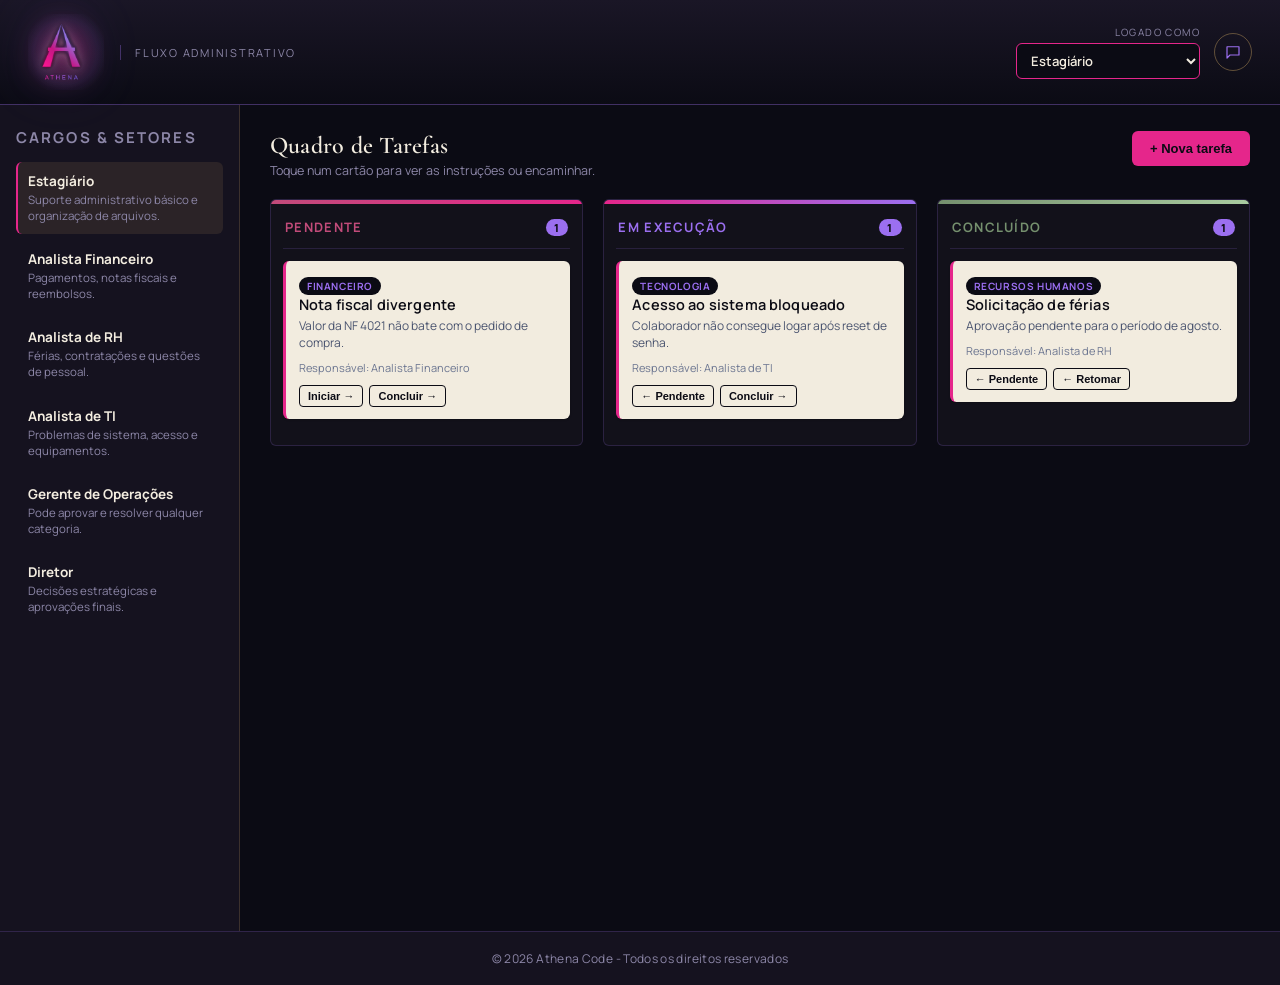
==== html/index.html @ ea475920 "Primeiro Commit" ====
<!DOCTYPE html>
<html lang="pt-BR">
<head>
<meta charset="UTF-8">
<meta name="viewport" content="width=device-width, initial-scale=1.0">
<title>Athena — Fluxo Administrativo</title>
<link rel="icon" type="image/png" href="/css/images/athena-logo.png">
<link rel="preconnect" href="https://fonts.googleapis.com">
<link href="https://fonts.googleapis.com/css2?family=Cormorant+Garamond:wght@500;600;700&family=Manrope:wght@400;500;600;700;800&display=swap" rel="stylesheet">
<link rel="stylesheet" href="../css/style.css">
</head>
<body>

<header>
  <div class="brand">
    <div class="logo-wrap">
    <img src="/css/images/athena-logo.png" alt="Athena" class="logo-img">
    </div>
    <span class="brand-tagline">Fluxo Administrativo</span>
  </div>
  <div class="top-controls">
    <div class="role-select-wrap">
      <label for="roleSwitch">Logado como</label>
      <select id="roleSwitch"></select>
    </div>
    <button class="icon-btn" id="chatToggle" aria-label="Abrir chat" title="Chat da equipe">
      <svg width="18" height="18" viewBox="0 0 24 24" fill="none"><path d="M4 5h16v11H8l-4 4V5z" stroke="currentColor" stroke-width="1.6" stroke-linejoin="round"/></svg>
    </button>
  </div>
</header>

<div class="layout">
  <aside>
    <h2>Cargos &amp; Setores</h2>
    <div id="cargoList"></div>
  </aside>

  <main>
    <div class="board-head">
      <div>
        <h2>Quadro de Tarefas</h2>
        <p>Toque num cartão para ver as instruções ou encaminhar.</p>
      </div>
      <button class="btn-primary" id="newTaskBtn">+ Nova tarefa</button>
    </div>

    <div class="board">
      <div class="column col-pendente">
        <div class="col-title">Pendente <span class="count" id="countPendente">0</span></div>
        <div id="colPendente"></div>
      </div>
      <div class="column col-execucao">
        <div class="col-title">Em Execução <span class="count" id="countExecucao">0</span></div>
        <div id="colExecucao"></div>
      </div>
      <div class="column col-concluido">
        <div class="col-title">Concluído <span class="count" id="countConcluido">0</span></div>
        <div id="colConcluido"></div>
      </div>
    </div>
  </main>
</div>

<!-- MODAL NOVA TAREFA -->
<div class="overlay" id="overlay">
  <div class="modal">
    <h2>Nova tarefa</h2>
    <p class="sub">A Athena identifica automaticamente o cargo responsável.</p>
    <div class="field">
      <label for="taskTitle">Título</label>
      <input id="taskTitle" type="text" placeholder="Ex: Nota fiscal com erro">
    </div>
    <div class="field">
      <label for="taskDesc">Descrição</label>
      <textarea id="taskDesc" placeholder="Descreva o problema..."></textarea>
    </div>
    <div class="field">
      <label for="taskCategory">Categoria do problema</label>
      <select id="taskCategory"></select>
      <div class="routing-note" id="routingNote"></div>
    </div>
    <div class="modal-actions">
      <button class="btn-ghost" id="cancelTask">Cancelar</button>
      <button class="btn-primary" id="confirmTask">Criar tarefa</button>
    </div>
  </div>
</div>

<!-- CHAT -->
<div class="chat-panel" id="chatPanel">
  <div class="chat-head">
    <h2>Chat da equipe</h2>
    <button class="icon-btn" id="chatClose" aria-label="Fechar chat">✕</button>
  </div>
  <div class="chat-messages" id="chatMessages"></div>
  <div class="chat-input">
    <input id="chatInput" type="text" placeholder="Escreva uma mensagem...">
    <button class="icon-btn" id="chatSend" aria-label="Enviar">➤</button>
  </div>
</div>

<footer>
  <p>&copy; 2026  Athena Code - Todos os direitos reservados</p>
</footer>

<script src="../js/js.js"></script>
</body>
</html>
---- css/style.css ----
:root{
    --ink: #0B0B14;
    --ink-2: #15121F;
    --bronze: #E5268B;
    --bronze-light: #9B6FF0;
    --parchment: #F2ECDF;
    --marble: #E8E3D6;
    --slate: #8D87A8;
    --slate-dark: #5C567A;
    --success: #75906E;
    --alert: #C24B7A;
    --radius: 6px;
  }
  *{box-sizing:border-box; margin:0; padding:0;}
  body{
    font-family:'Manrope', sans-serif;
    background: var(--ink);
    color: var(--marble);
    min-height:100vh;
    overflow-x:hidden;
  }
  h1,h2,h3,.display{
    font-family:'Cormorant Garamond', serif;
    letter-spacing:0.01em;
  }

  /* ---------- TOPO ---------- */
  header{
    display:flex;
    align-items:center;
    justify-content:space-between;
    padding:14px 28px;
    background: linear-gradient(180deg, #1A1626, var(--ink));
    border-bottom:1px solid rgba(155,111,240,0.3);
  }
  .brand{
    display:flex;
    align-items:center;
    gap:16px;
  }
  .logo-wrap{
    position:relative;
    display:flex;
    align-items:center;
    padding:6px 14px 6px 6px;
    background: radial-gradient(ellipse at center, rgba(229,38,139,0.16), rgba(155,111,240,0.08) 60%, transparent 80%);
    border-radius:10px;
  }
  .logo-img{
    height:64px;
    width:auto;
    display:block;
    filter:
      drop-shadow(0 0 6px rgba(255,255,255,0.25))
      drop-shadow(0 0 16px rgba(229,38,139,0.55))
      drop-shadow(0 0 26px rgba(155,111,240,0.4));
  }
  .brand-tagline{
    font-size:11px;
    color: var(--slate);
    letter-spacing:0.16em;
    text-transform:uppercase;
    border-left:1px solid rgba(155,111,240,0.35);
    padding-left:14px;
  }
  .top-controls{ display:flex; align-items:center; gap:14px; }
  .role-select-wrap{ display:flex; flex-direction:column; align-items:flex-end; }
  .role-select-wrap label{
    font-size:10px; text-transform:uppercase; letter-spacing:0.14em; color:var(--slate); margin-bottom:4px;
  }
  select#roleSwitch{
    background: var(--ink);
    color: var(--parchment);
    border:1px solid var(--bronze);
    border-radius: var(--radius);
    padding:7px 10px;
    font-family:'Manrope';
    font-size:13px;
    font-weight:600;
    cursor:pointer;
  }
  .icon-btn{
    background:none;
    border:1px solid rgba(176,141,87,0.5);
    color: var(--bronze-light);
    width:38px; height:38px;
    border-radius:50%;
    display:flex; align-items:center; justify-content:center;
    cursor:pointer;
    transition: all .2s ease;
  }
  .icon-btn:hover{ background: rgba(176,141,87,0.15); transform: translateY(-1px); }
  .icon-btn:focus-visible, button:focus-visible, select:focus-visible, input:focus-visible, textarea:focus-visible{
    outline: 2px solid var(--bronze-light); outline-offset:2px;
  }

  /* ---------- LAYOUT ---------- */
  .layout{
    display:grid;
    grid-template-columns: 240px 1fr;
    min-height: calc(100vh - 74px);
  }
  aside{
    background: var(--ink-2);
    border-right:1px solid rgba(176,141,87,0.25);
    padding:22px 16px;
  }
  aside h2{
    font-size:15px;
    color: var(--slate);
    text-transform:uppercase;
    letter-spacing:0.14em;
    font-family:'Manrope';
    font-weight:700;
    margin-bottom:14px;
  }
  .cargo-item{
    padding:10px 10px;
    border-radius: var(--radius);
    margin-bottom:6px;
    cursor:default;
    border-left:2px solid transparent;
    transition: background .2s ease, border-color .2s ease;
  }
  .cargo-item.active{
    background: rgba(176,141,87,0.14);
    border-left:2px solid var(--bronze);
  }
  .cargo-item strong{ display:block; font-size:13.5px; color: var(--parchment); }
  .cargo-item small{ display:block; font-size:11.5px; color: var(--slate); margin-top:2px; line-height:1.4; }

  main{ padding:26px 30px; }
  .board-head{
    display:flex; align-items:baseline; justify-content:space-between; margin-bottom:20px;
    flex-wrap:wrap; gap:10px;
  }
  .board-head h2{ font-size:24px; font-weight:600; color: var(--parchment); }
  .board-head p{ font-size:12.5px; color: var(--slate); margin-top:2px; }
  .btn-primary{
    background: var(--bronze);
    color: var(--ink);
    border:none;
    font-weight:700;
    font-size:13px;
    padding:10px 18px;
    border-radius: var(--radius);
    cursor:pointer;
    transition: background .2s ease, transform .2s ease;
  }
  .btn-primary:hover{ background: var(--bronze-light); transform: translateY(-1px); }

  /* ---------- QUADRO ---------- */
  .board{
    display:grid;
    grid-template-columns: repeat(3, 1fr);
    gap:20px;
  }
  .column{
    position:relative;
    background: rgba(232,227,214,0.03);
    border:1px solid rgba(155,111,240,0.18);
    border-radius: var(--radius);
    padding:18px 12px 16px 12px;
    min-height:200px;
    overflow:hidden;
  }
  .column::before{
    content:'';
    position:absolute;
    top:0; left:0; right:0;
    height:4px;
  }
  .col-pendente::before{ background: linear-gradient(90deg, var(--alert), var(--bronze)); }
  .col-execucao::before{ background: linear-gradient(90deg, var(--bronze), var(--bronze-light)); }
  .col-concluido::before{ background: linear-gradient(90deg, var(--success), #A9CBA0); }
  .col-title{
    font-size:13px;
    font-weight:700;
    text-transform:uppercase;
    letter-spacing:0.1em;
    padding:0 2px 12px 2px;
    margin-bottom:12px;
    border-bottom:1px solid rgba(155,111,240,0.16);
    display:flex; justify-content:space-between; align-items:center;
  }
  .col-title .count{
    font-family:'Manrope'; font-size:11px; color: var(--ink);
    background: var(--bronze-light);
    border-radius:20px; padding:1px 8px; font-weight:800;
  }
  .col-pendente .col-title{ color: var(--alert); }
  .col-execucao .col-title{ color: var(--bronze-light); }
  .col-concluido .col-title{ color: var(--success); }

  .card{
    background: var(--parchment);
    color: var(--ink);
    border-radius: var(--radius);
    padding:12px 13px;
    margin-bottom:10px;
    cursor:pointer;
    box-shadow: 0 1px 2px rgba(0,0,0,0.2);
    animation: rise .25s ease;
    border-left:3px solid var(--bronze);
  }
  @keyframes rise{ from{ opacity:0; transform: translateY(6px);} to{opacity:1; transform:translateY(0);} }
  .card:hover{ transform: translateY(-2px); box-shadow: 0 4px 10px rgba(0,0,0,0.28); }
  .card h3{ font-size:14.5px; font-weight:600; font-family:'Manrope'; margin-bottom:4px; }
  .card p{ font-size:12px; color:#4b5570; line-height:1.4; margin-bottom:8px;}
  .tag{
    display:inline-block; font-size:10px; font-weight:700; text-transform:uppercase;
    letter-spacing:0.06em; background: var(--ink); color: var(--bronze-light);
    padding:2px 8px; border-radius:10px;
  }
  .card-actions{ display:flex; gap:6px; margin-top:10px; }
  .card-actions button{
    font-size:11px; border:1px solid var(--ink); background:none; color:var(--ink);
    padding:4px 8px; border-radius:4px; cursor:pointer; font-weight:600;
  }
  .card-actions button:hover{ background: var(--ink); color: var(--parchment); }
  .empty-hint{ font-size:12px; color: var(--slate-dark); padding:8px 2px; font-style:italic; }

  /* ---------- MODAL NOVA TAREFA ---------- */
  .overlay{
    position:fixed; inset:0; background: rgba(20,33,61,0.75);
    display:none; align-items:center; justify-content:center; z-index:50; padding:20px;
  }
  .overlay.open{ display:flex; }
  .modal{
    background: var(--parchment); color: var(--ink);
    width:100%; max-width:440px; border-radius:8px; padding:26px;
  }
  .modal h2{ font-size:22px; margin-bottom:4px; }
  .modal .sub{ font-size:12px; color:#5c6478; margin-bottom:18px; }
  .field{ margin-bottom:14px; }
  .field label{ display:block; font-size:11.5px; font-weight:700; text-transform:uppercase; letter-spacing:0.06em; margin-bottom:5px; color:#3d4560;}
  .field input, .field select, .field textarea{
    width:100%; padding:9px 10px; border-radius:5px; border:1px solid #c9c0a8; font-family:'Manrope'; font-size:13.5px;
  }
  .field textarea{ resize:vertical; min-height:60px; }
  .modal-actions{ display:flex; justify-content:flex-end; gap:10px; margin-top:18px; }
  .btn-ghost{
    background:none; border:1px solid #8a8266; color:#3d4560; padding:9px 16px; border-radius:5px; font-weight:700; font-size:13px; cursor:pointer;
  }
  .routing-note{
    margin-top:4px; font-size:12.5px; padding:10px 12px; border-radius:5px; display:none; line-height:1.45;
  }
  .routing-note.show{ display:block; }
  .routing-note.self{ background:#e4ecdf; border-left:3px solid var(--success); }
  .routing-note.forward{ background:#f0e2dc; border-left:3px solid var(--alert); }

  /* ---------- CHAT ---------- */
  .chat-panel{
    position:fixed; top:0; right:-380px; width:360px; height:100vh;
    background: var(--ink-2); border-left:1px solid rgba(176,141,87,0.35);
    display:flex; flex-direction:column; z-index:60; transition: right .3s ease;
  }
  .chat-panel.open{ right:0; }
  .chat-head{ padding:18px; border-bottom:1px solid rgba(176,141,87,0.25); display:flex; justify-content:space-between; align-items:center;}
  .chat-head h2{ font-size:19px; color: var(--bronze-light); }
  .chat-messages{ flex:1; overflow-y:auto; padding:16px 18px; display:flex; flex-direction:column; gap:12px; }
  .msg small{ display:block; font-size:10.5px; color: var(--slate); margin-bottom:2px; }
  .msg .bubble{
    background: rgba(232,227,214,0.08); padding:8px 11px; border-radius:6px; font-size:13px; color: var(--marble); line-height:1.4;
  }
  .chat-input{ display:flex; padding:14px; gap:8px; border-top:1px solid rgba(176,141,87,0.25); }
  .chat-input input{
    flex:1; background: var(--ink); border:1px solid var(--slate-dark); color: var(--parchment);
    border-radius:5px; padding:9px 10px; font-size:13px; font-family:'Manrope';
  }

  footer{
    text-align:center;
    padding:18px 20px;
    background: var(--ink-2);
    border-top:1px solid rgba(155,111,240,0.2);
  }
  footer p{
    font-size:12px;
    color: var(--slate);
    letter-spacing:0.03em;
  }

  @media (max-width: 860px){
    .layout{ grid-template-columns: 1fr; }
    aside{ display:none; }
    .board{ grid-template-columns: 1fr; }
    .chat-panel{ width:100%; right:-100%; }
  }
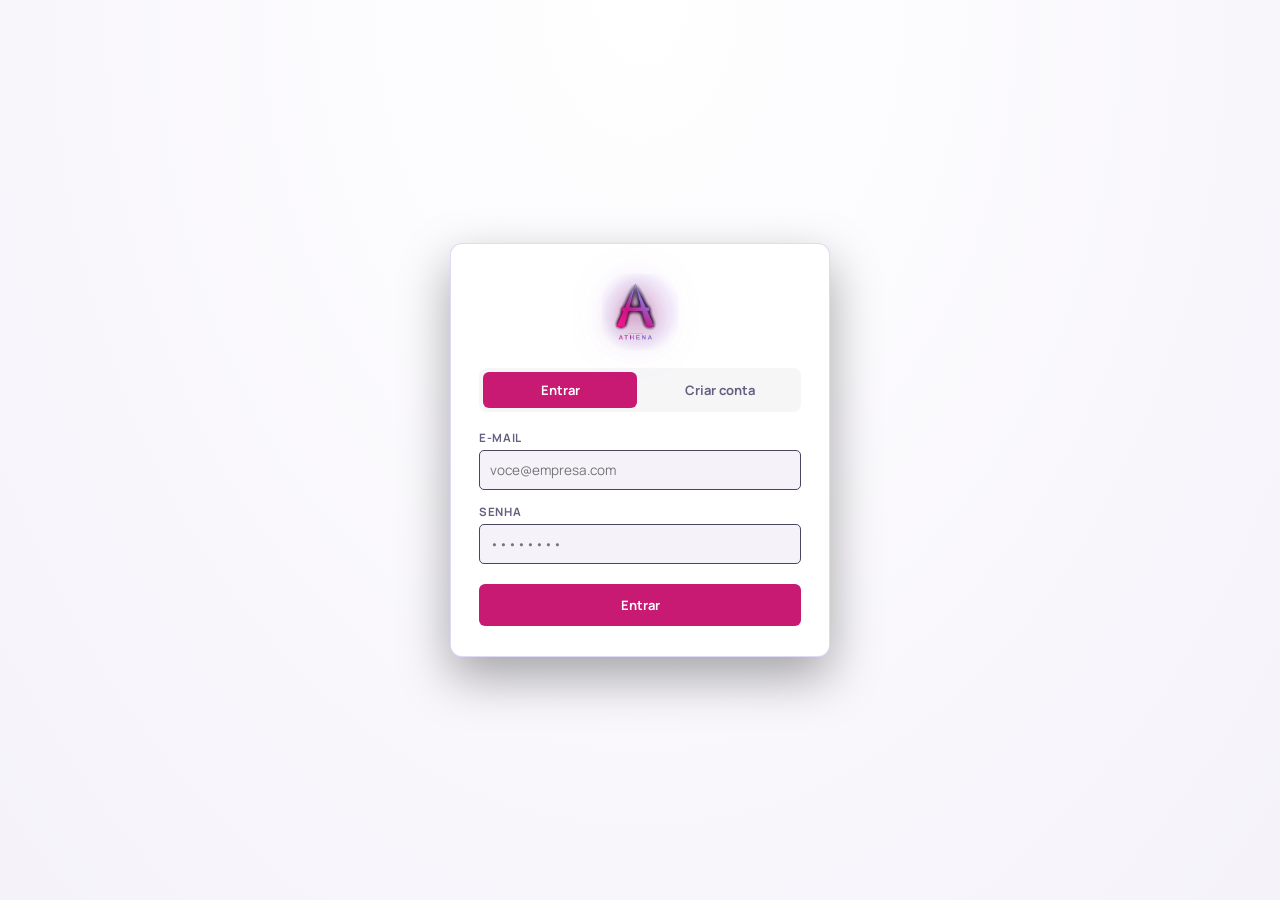
==== commit 6a30b224: "Página de login" ====
--- a/html/index.html
+++ b/html/index.html
@@ -2,32 +2,107 @@
 <html lang="pt-BR">
 <head>
 <meta charset="UTF-8">
-<meta name="viewport" content="width=device-width, initial-scale=1.0">
+<meta name="viewport" content="width=device-width, initial-scale=1.0, viewport-fit=cover">
+<script>
+  // Aplica o tema salvo (ou a preferência do sistema) antes da primeira pintura,
+  // evitando o "flash" do tema errado ao carregar a página.
+  (function(){
+    try{
+      var saved = localStorage.getItem('athena-theme');
+      var theme = saved || ((window.matchMedia && window.matchMedia('(prefers-color-scheme: light)').matches) ? 'light' : 'dark');
+      document.documentElement.setAttribute('data-theme', theme);
+    }catch(e){}
+  })();
+</script>
+<meta name="theme-color" id="themeColorMeta" content="#0B0B14">
 <title>Athena — Fluxo Administrativo</title>
-<link rel="icon" type="image/png" href="/css/images/athena-logo.png">
+<link rel="icon" type="image/png" href="../assets/athena-logo.png">
 <link rel="preconnect" href="https://fonts.googleapis.com">
 <link href="https://fonts.googleapis.com/css2?family=Cormorant+Garamond:wght@500;600;700&family=Manrope:wght@400;500;600;700;800&display=swap" rel="stylesheet">
 <link rel="stylesheet" href="../css/style.css">
 </head>
 <body>
 
+<!-- TELA DE AUTENTICAÇÃO -->
+<div id="authScreen" class="auth-screen">
+  <div class="auth-card">
+    <div class="logo-wrap auth-logo">
+      <img src="../assets/athena-logo.png" alt="Athena">
+    </div>
+
+    <div id="authTabs" class="auth-tabs">
+      <button class="auth-tab active" data-tab="login" type="button">Entrar</button>
+      <button class="auth-tab" data-tab="register" type="button">Criar conta</button>
+    </div>
+
+    <p id="authError" class="auth-error" role="alert"></p>
+
+    <form id="loginForm" class="auth-form">
+      <div class="field">
+        <label for="loginEmail">E-mail</label>
+        <input id="loginEmail" type="email" required placeholder="voce@empresa.com">
+      </div>
+      <div class="field">
+        <label for="loginSenha">Senha</label>
+        <input id="loginSenha" type="password" required placeholder="••••••••">
+      </div>
+      <button type="submit" class="btn-primary auth-submit">Entrar</button>
+    </form>
+
+    <form id="registerForm" class="auth-form" hidden>
+      <div class="field">
+        <label for="regNome">Nome completo</label>
+        <input id="regNome" type="text" required placeholder="Seu nome">
+      </div>
+      <div class="field">
+        <label for="regEmail">E-mail</label>
+        <input id="regEmail" type="email" required placeholder="voce@empresa.com">
+      </div>
+      <div class="field">
+        <label for="regCargo">Cargo</label>
+        <select id="regCargo" required></select>
+      </div>
+      <div class="field">
+        <label for="regSenha">Senha</label>
+        <input id="regSenha" type="password" required minlength="6" placeholder="Mínimo 6 caracteres">
+      </div>
+      <button type="submit" class="btn-primary auth-submit">Criar conta</button>
+    </form>
+  </div>
+</div>
+
+<!-- APP -->
+<div id="appScreen" hidden>
 <header>
   <div class="brand">
+    <button class="nav-toggle" id="navToggle" aria-label="Abrir menu de cargos" aria-expanded="false">
+      <svg width="18" height="18" viewBox="0 0 24 24" fill="none"><path d="M4 6h16M4 12h16M4 18h16" stroke="currentColor" stroke-width="1.8" stroke-linecap="round"/></svg>
+    </button>
     <div class="logo-wrap">
-    <img src="/css/images/athena-logo.png" alt="Athena" class="logo-img">
+    <img src="../assets/athena-logo.png" alt="Athena" class="logo-img">
     </div>
     <span class="brand-tagline">Fluxo Administrativo</span>
   </div>
   <div class="top-controls">
-    <div class="role-select-wrap">
-      <label for="roleSwitch">Logado como</label>
-      <select id="roleSwitch"></select>
+    <div class="user-badge" id="userBadge">
+      <span class="user-badge-name" id="userName"></span>
+      <span class="user-badge-cargo" id="userCargo"></span>
     </div>
+    <button class="icon-btn" id="logoutBtn" aria-label="Sair" title="Sair">
+      <svg width="17" height="17" viewBox="0 0 24 24" fill="none"><path d="M9 21H5a2 2 0 0 1-2-2V5a2 2 0 0 1 2-2h4M16 17l5-5-5-5M21 12H9" stroke="currentColor" stroke-width="1.6" stroke-linecap="round" stroke-linejoin="round"/></svg>
+    </button>
+    <button class="icon-btn" id="themeToggle" aria-label="Alternar tema claro/escuro" title="Alternar tema">
+      <svg class="icon-moon" width="17" height="17" viewBox="0 0 24 24" fill="none"><path d="M20 14.5A8.5 8.5 0 1 1 9.5 4a7 7 0 0 0 10.5 10.5z" stroke="currentColor" stroke-width="1.6" stroke-linejoin="round"/></svg>
+      <svg class="icon-sun" width="17" height="17" viewBox="0 0 24 24" fill="none"><circle cx="12" cy="12" r="4.2" stroke="currentColor" stroke-width="1.6"/><path d="M12 2.5v2.4M12 19.1v2.4M4.6 4.6l1.7 1.7M17.7 17.7l1.7 1.7M2.5 12h2.4M19.1 12h2.4M4.6 19.4l1.7-1.7M17.7 6.3l1.7-1.7" stroke="currentColor" stroke-width="1.6" stroke-linecap="round"/></svg>
+    </button>
     <button class="icon-btn" id="chatToggle" aria-label="Abrir chat" title="Chat da equipe">
       <svg width="18" height="18" viewBox="0 0 24 24" fill="none"><path d="M4 5h16v11H8l-4 4V5z" stroke="currentColor" stroke-width="1.6" stroke-linejoin="round"/></svg>
     </button>
   </div>
 </header>
+
+<div class="scrim" id="scrim"></div>
+
 
 <div class="layout">
   <aside>
@@ -102,6 +177,7 @@
 <footer>
   <p>&copy; 2026  Athena Code - Todos os direitos reservados</p>
 </footer>
+</div><!-- /#appScreen -->
 
 <script src="../js/js.js"></script>
 </body>
--- a/css/style.css
+++ b/css/style.css
@@ -1,289 +1,478 @@
+/* ==========================================================================
+   ATHENA — design tokens
+   Duas paletas (escura padrão / clara) controladas por [data-theme] na <html>.
+   Elementos que vivem sobre o "papel" (cards, modal, chips) usam tokens fixos
+   (--parchment / --paper-ink), pois essa superfície é sempre clara,
+   independente do tema geral do site.
+   ========================================================================== */
 :root{
-    --ink: #0B0B14;
-    --ink-2: #15121F;
-    --bronze: #E5268B;
-    --bronze-light: #9B6FF0;
-    --parchment: #F2ECDF;
-    --marble: #E8E3D6;
-    --slate: #8D87A8;
-    --slate-dark: #5C567A;
-    --success: #75906E;
-    --alert: #C24B7A;
-    --radius: 6px;
+  /* tema escuro (padrão) */
+  --ink: #0B0B14;
+  --ink-2: #15121F;
+  --header-grad: #1A1626;
+  --bronze: #E5268B;
+  --bronze-light: #9B6FF0;
+  --marble: #E8E3D6;
+  --slate: #8D87A8;
+  --slate-dark: #5C567A;
+  --success: #75906E;
+  --alert: #C24B7A;
+
+  --tint-strong: rgba(155,111,240,0.35);
+  --tint-mid: rgba(155,111,240,0.25);
+  --tint-soft: rgba(155,111,240,0.16);
+  --tint-hover: rgba(155,111,240,0.15);
+  --surface-tint: rgba(232,227,214,0.03);
+  --bubble-bg: rgba(232,227,214,0.08);
+  --scrim: rgba(6,5,12,0.6);
+
+  --logo-wrap-bg: radial-gradient(ellipse at center, rgba(229,38,139,0.16), rgba(155,111,240,0.08) 60%, transparent 80%);
+  --logo-glow:
+    drop-shadow(0 0 6px rgba(255,255,255,0.25))
+    drop-shadow(0 0 16px rgba(229,38,139,0.55))
+    drop-shadow(0 0 26px rgba(155,111,240,0.4));
+
+  /* fixos — não mudam com o tema (ilha "papel") */
+  --parchment: #F2ECDF;
+  --paper-ink: #1B1526;
+  --on-accent: #FFFFFF;
+  --radius: 6px;
+}
+
+:root[data-theme="light"]{
+  --ink: #F5F2FA;
+  --ink-2: #FFFFFF;
+  --header-grad: #FFFFFF;
+  --bronze: #C81A73;
+  --bronze-light: #7C4FE0;
+  --marble: #241E33;
+  --slate: #675F82;
+  --slate-dark: #4A4460;
+  --success: #3F7248;
+  --alert: #9B3560;
+
+  --tint-strong: rgba(124,79,224,0.32);
+  --tint-mid: rgba(124,79,224,0.22);
+  --tint-soft: rgba(124,79,224,0.16);
+  --tint-hover: rgba(124,79,224,0.12);
+  --surface-tint: rgba(36,30,51,0.04);
+  --bubble-bg: rgba(36,30,51,0.06);
+  --scrim: rgba(30,26,46,0.45);
+
+  --logo-wrap-bg: radial-gradient(ellipse at center, rgba(200,26,115,0.12), rgba(124,79,224,0.08) 60%, transparent 80%);
+  --logo-glow:
+    drop-shadow(0 2px 8px rgba(36,30,51,0.18))
+    drop-shadow(0 0 14px rgba(200,26,115,0.35))
+    drop-shadow(0 0 22px rgba(124,79,224,0.3));
+}
+
+*{ box-sizing:border-box; margin:0; padding:0; }
+html{ -webkit-text-size-adjust:100%; }
+body{
+  font-family:'Manrope', sans-serif;
+  background: var(--ink);
+  color: var(--marble);
+  min-height:100vh;
+  overflow-x:hidden;
+  transition: background .25s ease, color .25s ease;
+}
+h1,h2,h3,.display{
+  font-family:'Cormorant Garamond', serif;
+  letter-spacing:0.01em;
+}
+img{ max-width:100%; }
+button, input, select, textarea{ font-family:inherit; }
+
+/* ---------- TOPO ---------- */
+header{
+  display:flex;
+  align-items:center;
+  justify-content:space-between;
+  gap:12px;
+  padding:12px 24px;
+  background: linear-gradient(180deg, var(--header-grad), var(--ink));
+  border-bottom:1px solid var(--tint-mid);
+  position:sticky;
+  top:0;
+  z-index:40;
+}
+.brand{
+  display:flex;
+  align-items:center;
+  gap:14px;
+  min-width:0;
+}
+.nav-toggle{
+  display:none;
+  background:none;
+  border:1px solid var(--tint-strong);
+  color: var(--bronze-light);
+  width:38px; height:38px;
+  border-radius:50%;
+  align-items:center; justify-content:center;
+  cursor:pointer;
+  flex-shrink:0;
+}
+.logo-wrap{
+  position:relative;
+  display:flex;
+  align-items:center;
+  padding:6px 14px 6px 6px;
+  background: var(--logo-wrap-bg);
+  border-radius:10px;
+  flex-shrink:0;
+}
+.logo-img{
+  height:56px;
+  width:auto;
+  display:block;
+  filter: var(--logo-glow);
+}
+.brand-tagline{
+  font-size:11px;
+  color: var(--slate);
+  letter-spacing:0.14em;
+  text-transform:uppercase;
+  border-left:1px solid var(--tint-strong);
+  padding-left:14px;
+  white-space:nowrap;
+}
+.top-controls{ display:flex; align-items:center; gap:10px; flex-shrink:0; }
+select#regCargo{
+  background: var(--ink-2);
+  color: var(--marble);
+  border:1px solid var(--bronze);
+  border-radius: var(--radius);
+  padding:7px 10px;
+  font-size:13px;
+  font-weight:600;
+  cursor:pointer;
+  max-width:44vw;
+}
+.icon-btn{
+  background:none;
+  border:1px solid var(--tint-strong);
+  color: var(--bronze-light);
+  width:38px; height:38px;
+  min-width:38px;
+  border-radius:50%;
+  display:flex; align-items:center; justify-content:center;
+  cursor:pointer;
+  transition: background .2s ease, transform .2s ease;
+  flex-shrink:0;
+}
+.icon-btn:hover{ background: var(--tint-hover); transform: translateY(-1px); }
+.icon-btn svg{ pointer-events:none; }
+.icon-btn .icon-moon{ display:block; }
+.icon-btn .icon-sun{ display:none; }
+:root[data-theme="light"] .icon-btn .icon-moon{ display:none; }
+:root[data-theme="light"] .icon-btn .icon-sun{ display:block; }
+
+.icon-btn:focus-visible, button:focus-visible, select:focus-visible, input:focus-visible, textarea:focus-visible{
+  outline: 2px solid var(--bronze-light); outline-offset:2px;
+}
+
+/* ---------- LAYOUT ---------- */
+.layout{
+  display:grid;
+  grid-template-columns: 240px 1fr;
+  min-height: calc(100vh - 73px);
+}
+aside{
+  background: var(--ink-2);
+  border-right:1px solid var(--tint-mid);
+  padding:22px 16px;
+  overflow-y:auto;
+}
+aside h2{
+  font-size:15px;
+  color: var(--slate);
+  text-transform:uppercase;
+  letter-spacing:0.14em;
+  font-weight:700;
+  margin-bottom:14px;
+}
+.cargo-item{
+  padding:10px 10px;
+  border-radius: var(--radius);
+  margin-bottom:6px;
+  cursor:default;
+  border-left:2px solid transparent;
+  transition: background .2s ease, border-color .2s ease;
+}
+.cargo-item.active{
+  background: var(--tint-soft);
+  border-left:2px solid var(--bronze);
+}
+.cargo-item strong{ display:block; font-size:13.5px; color: var(--marble); }
+.cargo-item small{ display:block; font-size:11.5px; color: var(--slate); margin-top:2px; line-height:1.4; }
+
+main{ padding:26px 30px; min-width:0; }
+.board-head{
+  display:flex; align-items:baseline; justify-content:space-between; margin-bottom:20px;
+  flex-wrap:wrap; gap:10px;
+}
+.board-head h2{ font-size:24px; font-weight:600; color: var(--marble); }
+.board-head p{ font-size:12.5px; color: var(--slate); margin-top:2px; }
+.btn-primary{
+  background: var(--bronze);
+  color: var(--on-accent);
+  border:none;
+  font-weight:700;
+  font-size:13px;
+  padding:11px 18px;
+  border-radius: var(--radius);
+  cursor:pointer;
+  transition: background .2s ease, transform .2s ease;
+  white-space:nowrap;
+}
+.btn-primary:hover{ background: var(--bronze-light); transform: translateY(-1px); }
+
+/* ---------- QUADRO ---------- */
+.board{
+  display:grid;
+  grid-template-columns: repeat(3, 1fr);
+  gap:20px;
+}
+.column{
+  position:relative;
+  background: var(--surface-tint);
+  border:1px solid var(--tint-soft);
+  border-radius: var(--radius);
+  padding:18px 12px 16px 12px;
+  min-height:160px;
+  overflow:hidden;
+}
+.column::before{
+  content:'';
+  position:absolute;
+  top:0; left:0; right:0;
+  height:4px;
+}
+.col-pendente::before{ background: linear-gradient(90deg, var(--alert), var(--bronze)); }
+.col-execucao::before{ background: linear-gradient(90deg, var(--bronze), var(--bronze-light)); }
+.col-concluido::before{ background: linear-gradient(90deg, var(--success), #A9CBA0); }
+.col-title{
+  font-size:13px;
+  font-weight:700;
+  text-transform:uppercase;
+  letter-spacing:0.1em;
+  padding:0 2px 12px 2px;
+  margin-bottom:12px;
+  border-bottom:1px solid var(--tint-soft);
+  display:flex; justify-content:space-between; align-items:center;
+}
+.col-title .count{
+  font-size:11px; color: var(--on-accent);
+  background: var(--bronze-light);
+  border-radius:20px; padding:1px 8px; font-weight:800;
+}
+.col-pendente .col-title{ color: var(--alert); }
+.col-execucao .col-title{ color: var(--bronze-light); }
+.col-concluido .col-title{ color: var(--success); }
+
+.card{
+  background: var(--parchment);
+  color: var(--paper-ink);
+  border-radius: var(--radius);
+  padding:12px 13px;
+  margin-bottom:10px;
+  cursor:pointer;
+  box-shadow: 0 1px 2px rgba(0,0,0,0.2);
+  animation: rise .25s ease;
+  border-left:3px solid var(--bronze);
+}
+@keyframes rise{ from{ opacity:0; transform: translateY(6px);} to{opacity:1; transform:translateY(0);} }
+.card:hover{ transform: translateY(-2px); box-shadow: 0 4px 10px rgba(0,0,0,0.28); }
+.card h3{ font-size:14.5px; font-weight:600; font-family:'Manrope'; margin-bottom:4px; }
+.card p{ font-size:12px; color:#4b5570; line-height:1.4; margin-bottom:8px;}
+.tag{
+  display:inline-block; font-size:10px; font-weight:700; text-transform:uppercase;
+  letter-spacing:0.06em; background: var(--paper-ink); color: var(--bronze-light);
+  padding:2px 8px; border-radius:10px;
+}
+.card-actions{ display:flex; gap:6px; flex-wrap:wrap; margin-top:10px; }
+.card-actions button{
+  font-size:11px; border:1px solid var(--paper-ink); background:none; color:var(--paper-ink);
+  padding:6px 10px; border-radius:4px; cursor:pointer; font-weight:600;
+  min-height:30px;
+}
+.card-actions button:hover{ background: var(--paper-ink); color: var(--parchment); }
+.empty-hint{ font-size:12px; color: var(--slate-dark); padding:8px 2px; font-style:italic; }
+
+/* ---------- MODAL NOVA TAREFA ---------- */
+.overlay{
+  position:fixed; inset:0; background: rgba(20,15,30,0.75);
+  display:none; align-items:center; justify-content:center; z-index:80; padding:20px;
+}
+.overlay.open{ display:flex; }
+.modal{
+  background: var(--parchment); color: var(--paper-ink);
+  width:100%; max-width:440px; max-height:90vh; overflow-y:auto;
+  border-radius:8px; padding:26px;
+}
+.modal h2{ font-size:22px; margin-bottom:4px; }
+.modal .sub{ font-size:12px; color:#5c6478; margin-bottom:18px; }
+.field{ margin-bottom:14px; }
+.field label{ display:block; font-size:11.5px; font-weight:700; text-transform:uppercase; letter-spacing:0.06em; margin-bottom:5px; color:#3d4560;}
+.field input, .field select, .field textarea{
+  width:100%; padding:10px 10px; border-radius:5px; border:1px solid #c9c0a8; font-size:13.5px;
+}
+.field textarea{ resize:vertical; min-height:60px; }
+.modal-actions{ display:flex; justify-content:flex-end; gap:10px; margin-top:18px; flex-wrap:wrap; }
+.btn-ghost{
+  background:none; border:1px solid #8a8266; color:#3d4560; padding:10px 16px; border-radius:5px; font-weight:700; font-size:13px; cursor:pointer;
+}
+.routing-note{
+  margin-top:4px; font-size:12.5px; padding:10px 12px; border-radius:5px; display:none; line-height:1.45;
+}
+.routing-note.show{ display:block; }
+.routing-note.self{ background:#e4ecdf; color:#233420; border-left:3px solid var(--success); }
+.routing-note.forward{ background:#f0e2dc; color:#3a2420; border-left:3px solid var(--alert); }
+
+/* ---------- CHAT ---------- */
+.chat-panel{
+  position:fixed; top:0; right:-380px; width:360px; max-width:100%; height:100vh;
+  background: var(--ink-2); border-left:1px solid var(--tint-strong);
+  display:flex; flex-direction:column; z-index:90; transition: right .3s ease;
+}
+.chat-panel.open{ right:0; }
+.chat-head{ padding:16px 18px; border-bottom:1px solid var(--tint-mid); display:flex; justify-content:space-between; align-items:center;}
+.chat-head h2{ font-size:19px; color: var(--bronze-light); }
+.chat-messages{ flex:1; overflow-y:auto; padding:16px 18px; display:flex; flex-direction:column; gap:12px; }
+.msg small{ display:block; font-size:10.5px; color: var(--slate); margin-bottom:2px; }
+.msg .bubble{
+  background: var(--bubble-bg); padding:8px 11px; border-radius:6px; font-size:13px; color: var(--marble); line-height:1.4;
+}
+.chat-input{ display:flex; padding:12px; gap:8px; border-top:1px solid var(--tint-mid); }
+.chat-input input{
+  flex:1; min-width:0; background: var(--ink-2); border:1px solid var(--slate-dark); color: var(--marble);
+  border-radius:5px; padding:10px 10px; font-size:13px;
+}
+
+/* ---------- SCRIM (fundo escurecido para gaveta mobile) ---------- */
+.scrim{
+  position:fixed; inset:0; background: var(--scrim);
+  opacity:0; pointer-events:none; z-index:65; transition:opacity .25s ease;
+}
+body.nav-open .scrim, body.chat-open .scrim{ opacity:1; pointer-events:auto; }
+
+/* ---------- TELA DE AUTENTICAÇÃO ---------- */
+.auth-screen{
+  min-height:100vh;
+  display:flex;
+  align-items:center;
+  justify-content:center;
+  padding:24px;
+  background: radial-gradient(ellipse at top, var(--ink-2), var(--ink));
+}
+
+.auth-screen[hidden]{ display:none; }
+
+.auth-card{
+  width:100%;
+  max-width:380px;
+  background: var(--ink-2);
+  border:1px solid var(--tint-mid);
+  border-radius:12px;
+  padding:30px 28px;
+  box-shadow: 0 20px 50px rgba(0,0,0,0.35);
+}
+.auth-logo{
+  display:flex; justify-content:center; margin:0 auto 18px auto; width:fit-content;
+}
+.auth-logo img{ height:64px; width:auto; filter: var(--logo-glow); }
+.auth-tabs{
+  display:flex; gap:6px; margin-bottom:18px;
+  background: var(--surface-tint); border-radius:8px; padding:4px;
+}
+.auth-tab{
+  flex:1; padding:9px 10px; border:none; background:none; cursor:pointer;
+  font-weight:700; font-size:13px; color: var(--slate); border-radius:6px;
+  transition: background .2s ease, color .2s ease;
+}
+.auth-tab.active{ background: var(--bronze); color: var(--on-accent); }
+.auth-form .field label{ color: var(--slate); }
+.auth-form .field input, .auth-form .field select{
+  background: var(--ink); color: var(--marble); border:1px solid var(--slate-dark);
+}
+.auth-submit{ width:100%; margin-top:6px; padding:12px 18px; }
+.auth-error{
+  display:none; font-size:12.5px; color:#fff; background: var(--alert);
+  padding:9px 12px; border-radius:6px; margin-bottom:14px; line-height:1.4;
+}
+.auth-error.show{ display:block; }
+
+/* ---------- BADGE DO USUÁRIO LOGADO ---------- */
+.user-badge{
+  display:flex; flex-direction:column; align-items:flex-end; line-height:1.3;
+  margin-right:2px;
+}
+.user-badge-name{ font-size:13px; font-weight:700; color: var(--marble); }
+.user-badge-cargo{ font-size:11px; color: var(--bronze-light); text-transform:uppercase; letter-spacing:0.06em; }
+
+footer{
+  text-align:center;
+  padding:18px 20px;
+  background: var(--ink-2);
+  border-top:1px solid var(--tint-soft);
+}
+footer p{
+  font-size:12px;
+  color: var(--slate);
+  letter-spacing:0.03em;
+}
+
+/* ==========================================================================
+   RESPONSIVIDADE
+   ========================================================================== */
+
+/* Telas médias / laptops menores: reduz sidebar e respiros */
+@media (max-width: 1180px){
+  .layout{ grid-template-columns: 208px 1fr; }
+  main{ padding:22px 20px; }
+  .board{ gap:14px; }
+}
+
+/* Tablets: sidebar vira gaveta lateral, quadro empilha em 1 coluna */
+@media (max-width: 860px){
+  .nav-toggle{ display:flex; }
+  .brand-tagline{ display:none; }
+  .layout{ grid-template-columns: 1fr; }
+  aside{
+    position:fixed; top:0; left:0; width:270px; max-width:82vw; height:100vh;
+    z-index:70; transform:translateX(-100%); transition:transform .3s ease;
+    box-shadow:4px 0 24px rgba(0,0,0,0.35);
   }
-  *{box-sizing:border-box; margin:0; padding:0;}
-  body{
-    font-family:'Manrope', sans-serif;
-    background: var(--ink);
-    color: var(--marble);
-    min-height:100vh;
-    overflow-x:hidden;
-  }
-  h1,h2,h3,.display{
-    font-family:'Cormorant Garamond', serif;
-    letter-spacing:0.01em;
-  }
-
-  /* ---------- TOPO ---------- */
-  header{
-    display:flex;
-    align-items:center;
-    justify-content:space-between;
-    padding:14px 28px;
-    background: linear-gradient(180deg, #1A1626, var(--ink));
-    border-bottom:1px solid rgba(155,111,240,0.3);
-  }
-  .brand{
-    display:flex;
-    align-items:center;
-    gap:16px;
-  }
-  .logo-wrap{
-    position:relative;
-    display:flex;
-    align-items:center;
-    padding:6px 14px 6px 6px;
-    background: radial-gradient(ellipse at center, rgba(229,38,139,0.16), rgba(155,111,240,0.08) 60%, transparent 80%);
-    border-radius:10px;
-  }
-  .logo-img{
-    height:64px;
-    width:auto;
-    display:block;
-    filter:
-      drop-shadow(0 0 6px rgba(255,255,255,0.25))
-      drop-shadow(0 0 16px rgba(229,38,139,0.55))
-      drop-shadow(0 0 26px rgba(155,111,240,0.4));
-  }
-  .brand-tagline{
-    font-size:11px;
-    color: var(--slate);
-    letter-spacing:0.16em;
-    text-transform:uppercase;
-    border-left:1px solid rgba(155,111,240,0.35);
-    padding-left:14px;
-  }
-  .top-controls{ display:flex; align-items:center; gap:14px; }
-  .role-select-wrap{ display:flex; flex-direction:column; align-items:flex-end; }
-  .role-select-wrap label{
-    font-size:10px; text-transform:uppercase; letter-spacing:0.14em; color:var(--slate); margin-bottom:4px;
-  }
-  select#roleSwitch{
-    background: var(--ink);
-    color: var(--parchment);
-    border:1px solid var(--bronze);
-    border-radius: var(--radius);
-    padding:7px 10px;
-    font-family:'Manrope';
-    font-size:13px;
-    font-weight:600;
-    cursor:pointer;
-  }
-  .icon-btn{
-    background:none;
-    border:1px solid rgba(176,141,87,0.5);
-    color: var(--bronze-light);
-    width:38px; height:38px;
-    border-radius:50%;
-    display:flex; align-items:center; justify-content:center;
-    cursor:pointer;
-    transition: all .2s ease;
-  }
-  .icon-btn:hover{ background: rgba(176,141,87,0.15); transform: translateY(-1px); }
-  .icon-btn:focus-visible, button:focus-visible, select:focus-visible, input:focus-visible, textarea:focus-visible{
-    outline: 2px solid var(--bronze-light); outline-offset:2px;
-  }
-
-  /* ---------- LAYOUT ---------- */
-  .layout{
-    display:grid;
-    grid-template-columns: 240px 1fr;
-    min-height: calc(100vh - 74px);
-  }
-  aside{
-    background: var(--ink-2);
-    border-right:1px solid rgba(176,141,87,0.25);
-    padding:22px 16px;
-  }
-  aside h2{
-    font-size:15px;
-    color: var(--slate);
-    text-transform:uppercase;
-    letter-spacing:0.14em;
-    font-family:'Manrope';
-    font-weight:700;
-    margin-bottom:14px;
-  }
-  .cargo-item{
-    padding:10px 10px;
-    border-radius: var(--radius);
-    margin-bottom:6px;
-    cursor:default;
-    border-left:2px solid transparent;
-    transition: background .2s ease, border-color .2s ease;
-  }
-  .cargo-item.active{
-    background: rgba(176,141,87,0.14);
-    border-left:2px solid var(--bronze);
-  }
-  .cargo-item strong{ display:block; font-size:13.5px; color: var(--parchment); }
-  .cargo-item small{ display:block; font-size:11.5px; color: var(--slate); margin-top:2px; line-height:1.4; }
-
-  main{ padding:26px 30px; }
-  .board-head{
-    display:flex; align-items:baseline; justify-content:space-between; margin-bottom:20px;
-    flex-wrap:wrap; gap:10px;
-  }
-  .board-head h2{ font-size:24px; font-weight:600; color: var(--parchment); }
-  .board-head p{ font-size:12.5px; color: var(--slate); margin-top:2px; }
-  .btn-primary{
-    background: var(--bronze);
-    color: var(--ink);
-    border:none;
-    font-weight:700;
-    font-size:13px;
-    padding:10px 18px;
-    border-radius: var(--radius);
-    cursor:pointer;
-    transition: background .2s ease, transform .2s ease;
-  }
-  .btn-primary:hover{ background: var(--bronze-light); transform: translateY(-1px); }
-
-  /* ---------- QUADRO ---------- */
-  .board{
-    display:grid;
-    grid-template-columns: repeat(3, 1fr);
-    gap:20px;
-  }
-  .column{
-    position:relative;
-    background: rgba(232,227,214,0.03);
-    border:1px solid rgba(155,111,240,0.18);
-    border-radius: var(--radius);
-    padding:18px 12px 16px 12px;
-    min-height:200px;
-    overflow:hidden;
-  }
-  .column::before{
-    content:'';
-    position:absolute;
-    top:0; left:0; right:0;
-    height:4px;
-  }
-  .col-pendente::before{ background: linear-gradient(90deg, var(--alert), var(--bronze)); }
-  .col-execucao::before{ background: linear-gradient(90deg, var(--bronze), var(--bronze-light)); }
-  .col-concluido::before{ background: linear-gradient(90deg, var(--success), #A9CBA0); }
-  .col-title{
-    font-size:13px;
-    font-weight:700;
-    text-transform:uppercase;
-    letter-spacing:0.1em;
-    padding:0 2px 12px 2px;
-    margin-bottom:12px;
-    border-bottom:1px solid rgba(155,111,240,0.16);
-    display:flex; justify-content:space-between; align-items:center;
-  }
-  .col-title .count{
-    font-family:'Manrope'; font-size:11px; color: var(--ink);
-    background: var(--bronze-light);
-    border-radius:20px; padding:1px 8px; font-weight:800;
-  }
-  .col-pendente .col-title{ color: var(--alert); }
-  .col-execucao .col-title{ color: var(--bronze-light); }
-  .col-concluido .col-title{ color: var(--success); }
-
-  .card{
-    background: var(--parchment);
-    color: var(--ink);
-    border-radius: var(--radius);
-    padding:12px 13px;
-    margin-bottom:10px;
-    cursor:pointer;
-    box-shadow: 0 1px 2px rgba(0,0,0,0.2);
-    animation: rise .25s ease;
-    border-left:3px solid var(--bronze);
-  }
-  @keyframes rise{ from{ opacity:0; transform: translateY(6px);} to{opacity:1; transform:translateY(0);} }
-  .card:hover{ transform: translateY(-2px); box-shadow: 0 4px 10px rgba(0,0,0,0.28); }
-  .card h3{ font-size:14.5px; font-weight:600; font-family:'Manrope'; margin-bottom:4px; }
-  .card p{ font-size:12px; color:#4b5570; line-height:1.4; margin-bottom:8px;}
-  .tag{
-    display:inline-block; font-size:10px; font-weight:700; text-transform:uppercase;
-    letter-spacing:0.06em; background: var(--ink); color: var(--bronze-light);
-    padding:2px 8px; border-radius:10px;
-  }
-  .card-actions{ display:flex; gap:6px; margin-top:10px; }
-  .card-actions button{
-    font-size:11px; border:1px solid var(--ink); background:none; color:var(--ink);
-    padding:4px 8px; border-radius:4px; cursor:pointer; font-weight:600;
-  }
-  .card-actions button:hover{ background: var(--ink); color: var(--parchment); }
-  .empty-hint{ font-size:12px; color: var(--slate-dark); padding:8px 2px; font-style:italic; }
-
-  /* ---------- MODAL NOVA TAREFA ---------- */
-  .overlay{
-    position:fixed; inset:0; background: rgba(20,33,61,0.75);
-    display:none; align-items:center; justify-content:center; z-index:50; padding:20px;
-  }
-  .overlay.open{ display:flex; }
-  .modal{
-    background: var(--parchment); color: var(--ink);
-    width:100%; max-width:440px; border-radius:8px; padding:26px;
-  }
-  .modal h2{ font-size:22px; margin-bottom:4px; }
-  .modal .sub{ font-size:12px; color:#5c6478; margin-bottom:18px; }
-  .field{ margin-bottom:14px; }
-  .field label{ display:block; font-size:11.5px; font-weight:700; text-transform:uppercase; letter-spacing:0.06em; margin-bottom:5px; color:#3d4560;}
-  .field input, .field select, .field textarea{
-    width:100%; padding:9px 10px; border-radius:5px; border:1px solid #c9c0a8; font-family:'Manrope'; font-size:13.5px;
-  }
-  .field textarea{ resize:vertical; min-height:60px; }
-  .modal-actions{ display:flex; justify-content:flex-end; gap:10px; margin-top:18px; }
-  .btn-ghost{
-    background:none; border:1px solid #8a8266; color:#3d4560; padding:9px 16px; border-radius:5px; font-weight:700; font-size:13px; cursor:pointer;
-  }
-  .routing-note{
-    margin-top:4px; font-size:12.5px; padding:10px 12px; border-radius:5px; display:none; line-height:1.45;
-  }
-  .routing-note.show{ display:block; }
-  .routing-note.self{ background:#e4ecdf; border-left:3px solid var(--success); }
-  .routing-note.forward{ background:#f0e2dc; border-left:3px solid var(--alert); }
-
-  /* ---------- CHAT ---------- */
-  .chat-panel{
-    position:fixed; top:0; right:-380px; width:360px; height:100vh;
-    background: var(--ink-2); border-left:1px solid rgba(176,141,87,0.35);
-    display:flex; flex-direction:column; z-index:60; transition: right .3s ease;
-  }
-  .chat-panel.open{ right:0; }
-  .chat-head{ padding:18px; border-bottom:1px solid rgba(176,141,87,0.25); display:flex; justify-content:space-between; align-items:center;}
-  .chat-head h2{ font-size:19px; color: var(--bronze-light); }
-  .chat-messages{ flex:1; overflow-y:auto; padding:16px 18px; display:flex; flex-direction:column; gap:12px; }
-  .msg small{ display:block; font-size:10.5px; color: var(--slate); margin-bottom:2px; }
-  .msg .bubble{
-    background: rgba(232,227,214,0.08); padding:8px 11px; border-radius:6px; font-size:13px; color: var(--marble); line-height:1.4;
-  }
-  .chat-input{ display:flex; padding:14px; gap:8px; border-top:1px solid rgba(176,141,87,0.25); }
-  .chat-input input{
-    flex:1; background: var(--ink); border:1px solid var(--slate-dark); color: var(--parchment);
-    border-radius:5px; padding:9px 10px; font-size:13px; font-family:'Manrope';
-  }
-
-  footer{
-    text-align:center;
-    padding:18px 20px;
-    background: var(--ink-2);
-    border-top:1px solid rgba(155,111,240,0.2);
-  }
-  footer p{
-    font-size:12px;
-    color: var(--slate);
-    letter-spacing:0.03em;
-  }
-
-  @media (max-width: 860px){
-    .layout{ grid-template-columns: 1fr; }
-    aside{ display:none; }
-    .board{ grid-template-columns: 1fr; }
-    .chat-panel{ width:100%; right:-100%; }
-  }
+  body.nav-open aside{ transform:translateX(0); }
+  .board{ grid-template-columns: 1fr; }
+  .chat-panel{ width:100%; right:-100%; }
+  header{ padding:12px 16px; }
+  main{ padding:20px 16px; }
+}
+
+/* Celulares: reduz tipografia/paddings e garante alvos de toque confortáveis */
+@media (max-width: 480px){
+  header{ gap:8px; }
+  .logo-img{ height:44px; }
+  .logo-wrap{ padding:4px 8px 4px 4px; }
+  .user-badge-cargo{ display:none; }
+  .board-head{ flex-direction:column; align-items:flex-start; }
+  .btn-primary{ width:100%; text-align:center; padding:12px 18px; }
+  .board-head h2{ font-size:20px; }
+  main{ padding:16px 12px; }
+  .modal{ padding:20px; border-radius:0; max-height:100vh; height:100%; }
+  .overlay{ padding:0; }
+  .card-actions button{ flex:1 1 auto; }
+}
+
+/* Telas bem largas: evita que o quadro fique espremido/estirado */
+@media (min-width: 1600px){
+  .layout{ grid-template-columns: 260px 1fr; }
+  main{ max-width:1400px; margin:0 auto; }
+}
+
+/* Respeita quem prefere menos animação */
+@media (prefers-reduced-motion: reduce){
+  *{ animation-duration:0.001ms !important; transition-duration:0.001ms !important; }
+}
